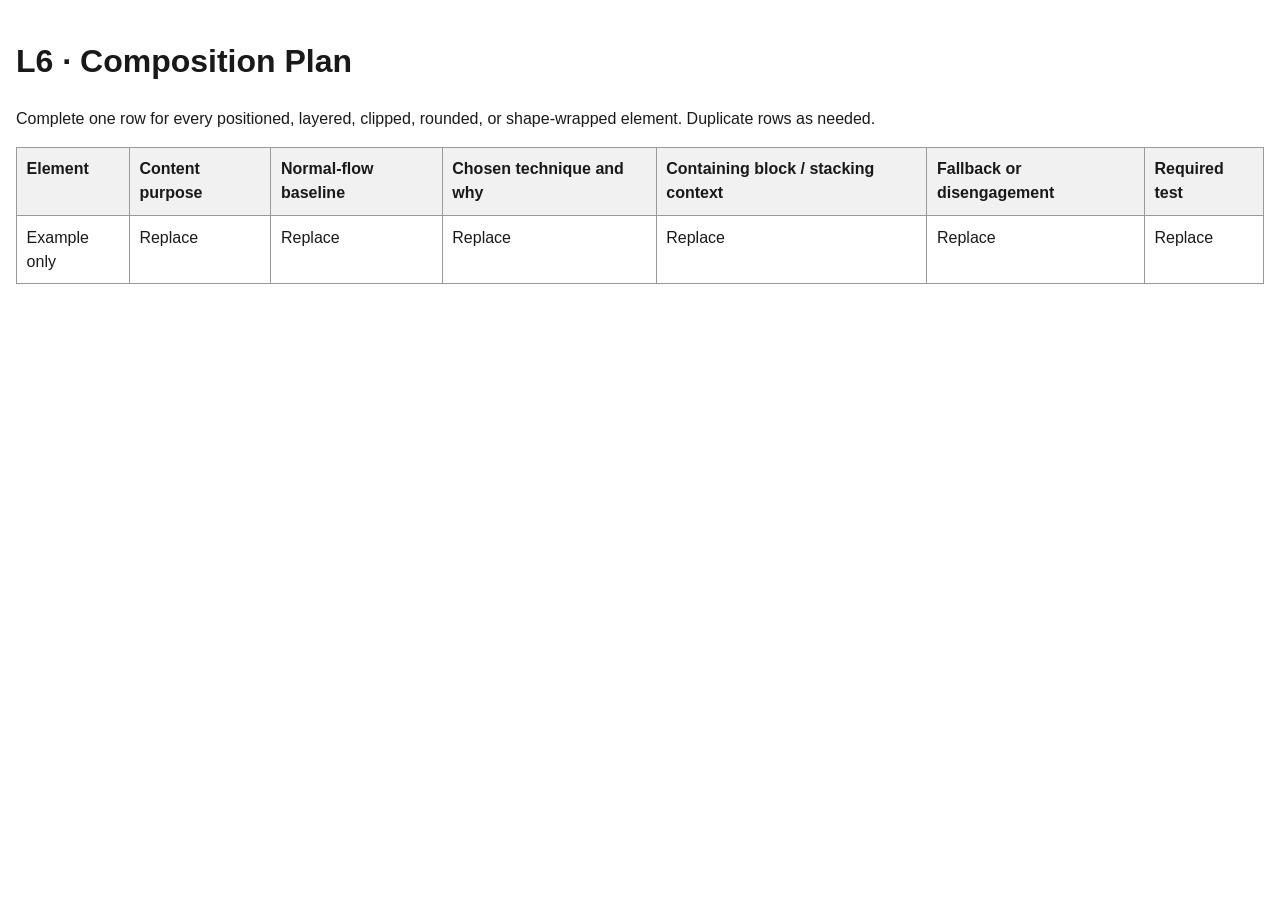
==== composition-plan.html @ 16b0028e "File Organization Adjusted and README updated The main files moved from subfolder to root. README ha" ====
<!doctype html>
<html lang="en">
    <head>
        <meta charset="utf-8">
        <meta name="viewport" content="width=device-width,initial-scale=1">
        <title>Composition Plan</title>
        <style>
            body{
                font-family:Arial,sans-serif;
                line-height:1.5;
                max-width:90rem;
                margin:auto;
                padding:1rem;
                color:#191919;
                }
            table{
                width:100%;
                border-collapse:collapse;
                }
            th,td{
                padding:.6rem;
                border:1px solid #999;
                text-align:left;
                vertical-align:top;
                }
            th{
                background:#f1f1f1;
                }
        </style>
        </head>
        <body>
            <h1>L6 · Composition Plan</h1>
            <p>Complete one row for every positioned, layered, clipped, rounded, or shape-wrapped element. Duplicate rows as needed.</p>
            <table>
                <thead>
                    <tr>
                        <th>Element</th>
                        <th>Content purpose</th>
                        <th>Normal-flow baseline</th>
                        <th>Chosen technique and why</th>
                        <th>Containing block / stacking context</th>
                        <th>Fallback or disengagement</th>
                        <th>Required test</th>
                    </tr>
                </thead>
                <tbody>
                    <tr>
                        <td>Example only</td>
                        <td>Replace</td>
                        <td>Replace</td>
                        <td>Replace</td>
                        <td>Replace</td>
                        <td>Replace</td>
                        <td>Replace</td>
                    </tr>
                </tbody>
            </table>
        </body>
        </html>
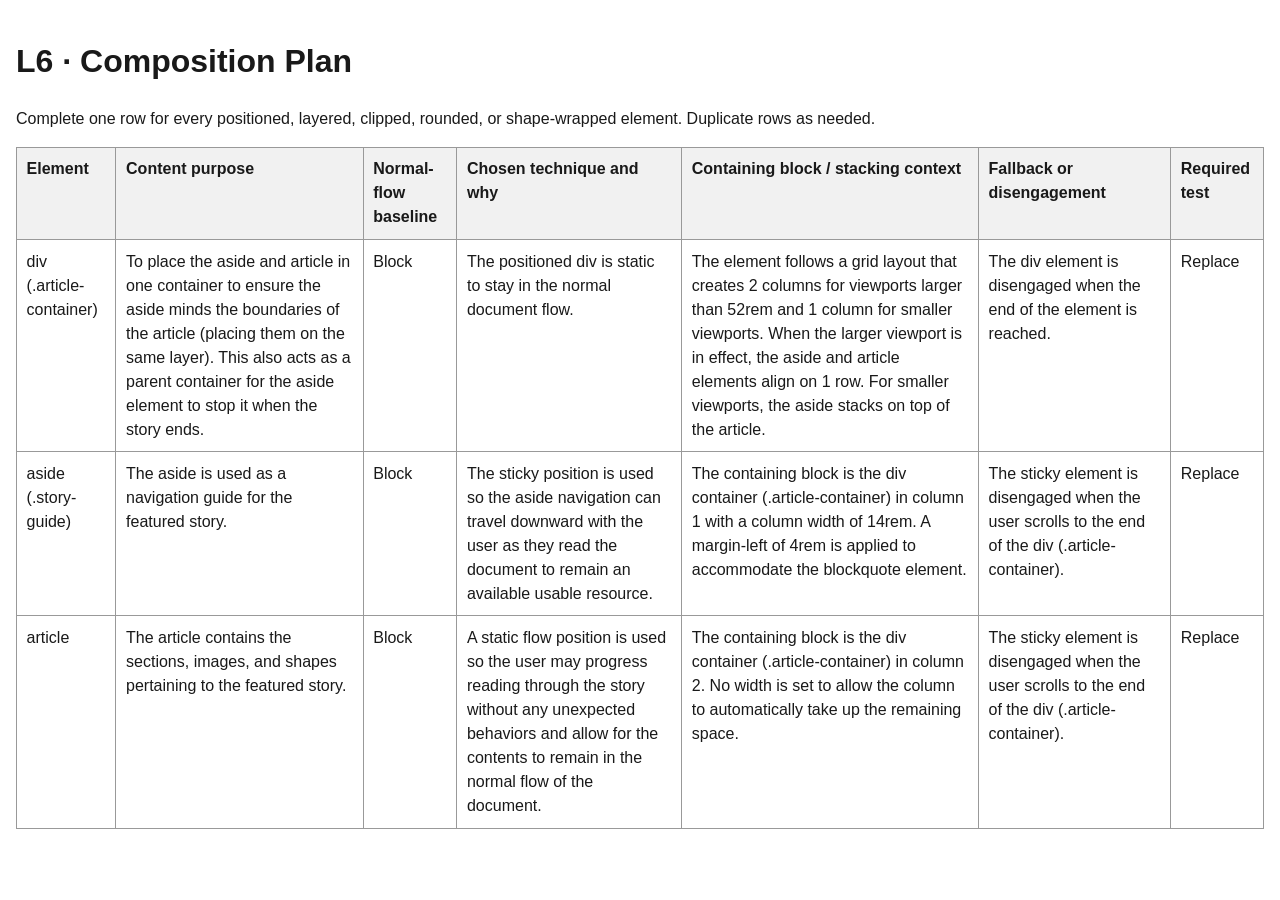
==== commit 097859fd: "Positioned relationships, shapes and fallback, and layer system updated Positioned relationships: - " ====
--- a/composition-plan.html
+++ b/composition-plan.html
@@ -1,59 +1,113 @@
 <!doctype html>
 <html lang="en">
-    <head>
-        <meta charset="utf-8">
-        <meta name="viewport" content="width=device-width,initial-scale=1">
-        <title>Composition Plan</title>
-        <style>
-            body{
-                font-family:Arial,sans-serif;
-                line-height:1.5;
-                max-width:90rem;
-                margin:auto;
-                padding:1rem;
-                color:#191919;
-                }
-            table{
-                width:100%;
-                border-collapse:collapse;
-                }
-            th,td{
-                padding:.6rem;
-                border:1px solid #999;
-                text-align:left;
-                vertical-align:top;
-                }
-            th{
-                background:#f1f1f1;
-                }
-        </style>
-        </head>
-        <body>
-            <h1>L6 · Composition Plan</h1>
-            <p>Complete one row for every positioned, layered, clipped, rounded, or shape-wrapped element. Duplicate rows as needed.</p>
-            <table>
-                <thead>
-                    <tr>
-                        <th>Element</th>
-                        <th>Content purpose</th>
-                        <th>Normal-flow baseline</th>
-                        <th>Chosen technique and why</th>
-                        <th>Containing block / stacking context</th>
-                        <th>Fallback or disengagement</th>
-                        <th>Required test</th>
-                    </tr>
-                </thead>
-                <tbody>
-                    <tr>
-                        <td>Example only</td>
-                        <td>Replace</td>
-                        <td>Replace</td>
-                        <td>Replace</td>
-                        <td>Replace</td>
-                        <td>Replace</td>
-                        <td>Replace</td>
-                    </tr>
-                </tbody>
-            </table>
-        </body>
-        </html>
+
+<head>
+    <meta charset="utf-8" />
+    <meta name="viewport" content="width=device-width,initial-scale=1" />
+    <title>Composition Plan</title>
+    <style>
+        body {
+            font-family: Arial, sans-serif;
+            line-height: 1.5;
+            max-width: 90rem;
+            margin: auto;
+            padding: 1rem;
+            color: #191919;
+        }
+
+        table {
+            width: 100%;
+            border-collapse: collapse;
+        }
+
+        th,
+        td {
+            padding: 0.6rem;
+            border: 1px solid #999;
+            text-align: left;
+            vertical-align: top;
+        }
+
+        th {
+            background: #f1f1f1;
+        }
+    </style>
+</head>
+
+<body>
+    <h1>L6 · Composition Plan</h1>
+    <p>
+        Complete one row for every positioned, layered, clipped, rounded, or
+        shape-wrapped element. Duplicate rows as needed.
+    </p>
+    <table>
+        <thead>
+            <tr>
+                <th>Element</th>
+                <th>Content purpose</th>
+                <th>Normal-flow baseline</th>
+                <th>Chosen technique and why</th>
+                <th>Containing block / stacking context</th>
+                <th>Fallback or disengagement</th>
+                <th>Required test</th>
+            </tr>
+        </thead>
+        <tbody>
+            <tr>
+                <td>div (.article-container)</td>
+                <td>
+                    To place the aside and article in one container to ensure the aside
+                    minds the boundaries of the article (placing them on the same
+                    layer). This also acts as a parent container for the aside element
+                    to stop it when the story ends.
+                </td>
+                <td>Block</td>
+                <td>
+                    The positioned div is static to stay in the normal document flow.
+                </td>
+                <td>The element follows a grid layout that creates 2 columns for viewports larger than 52rem and 1
+                    column for smaller viewports. When the larger viewport is in effect, the aside and article elements
+                    align on 1 row. For smaller viewports, the aside stacks on top of the article.</td>
+                <td>The div element is disengaged when the end of the element is reached.</td>
+                <td>Replace</td>
+            </tr>
+            <tr>
+                <td>aside (.story-guide)</td>
+                <td>
+                    The aside is used as a navigation guide for the featured story.
+                </td>
+                <td>Block</td>
+                <td>
+                    The sticky position is used so the aside navigation can travel
+                    downward with the user as they read the document to remain an
+                    available usable resource.
+                </td>
+                <td>The containing block is the div container (.article-container) in column 1 with a column width
+                    of 14rem. A margin-left of 4rem is applied to accommodate the blockquote element.</td>
+                <td>
+                    The sticky element is disengaged when the user scrolls to the end of
+                    the div (.article-container).
+                </td>
+                <td>Replace</td>
+            </tr>
+            <tr>
+                <td>article</td>
+                <td>
+                    The article contains the sections, images, and shapes pertaining to the featured story. 
+                </td>
+                <td>Block</td>
+                <td>A static flow position is used so the user may progress reading through the story without any unexpected behaviors and allow for the contents to remain in the normal flow of the document.</td>
+                <td>
+                    The containing block is the div container (.article-container) in column 2. No width is set to allow the column to automatically take up the remaining space.
+                </td>
+                <td>
+                    The sticky element is disengaged when the user scrolls to the end of
+                    the div (.article-container).
+                </td>
+                <td>Replace</td>
+            </tr>
+        </tbody>
+    </table>
+</body>
+
+</html>
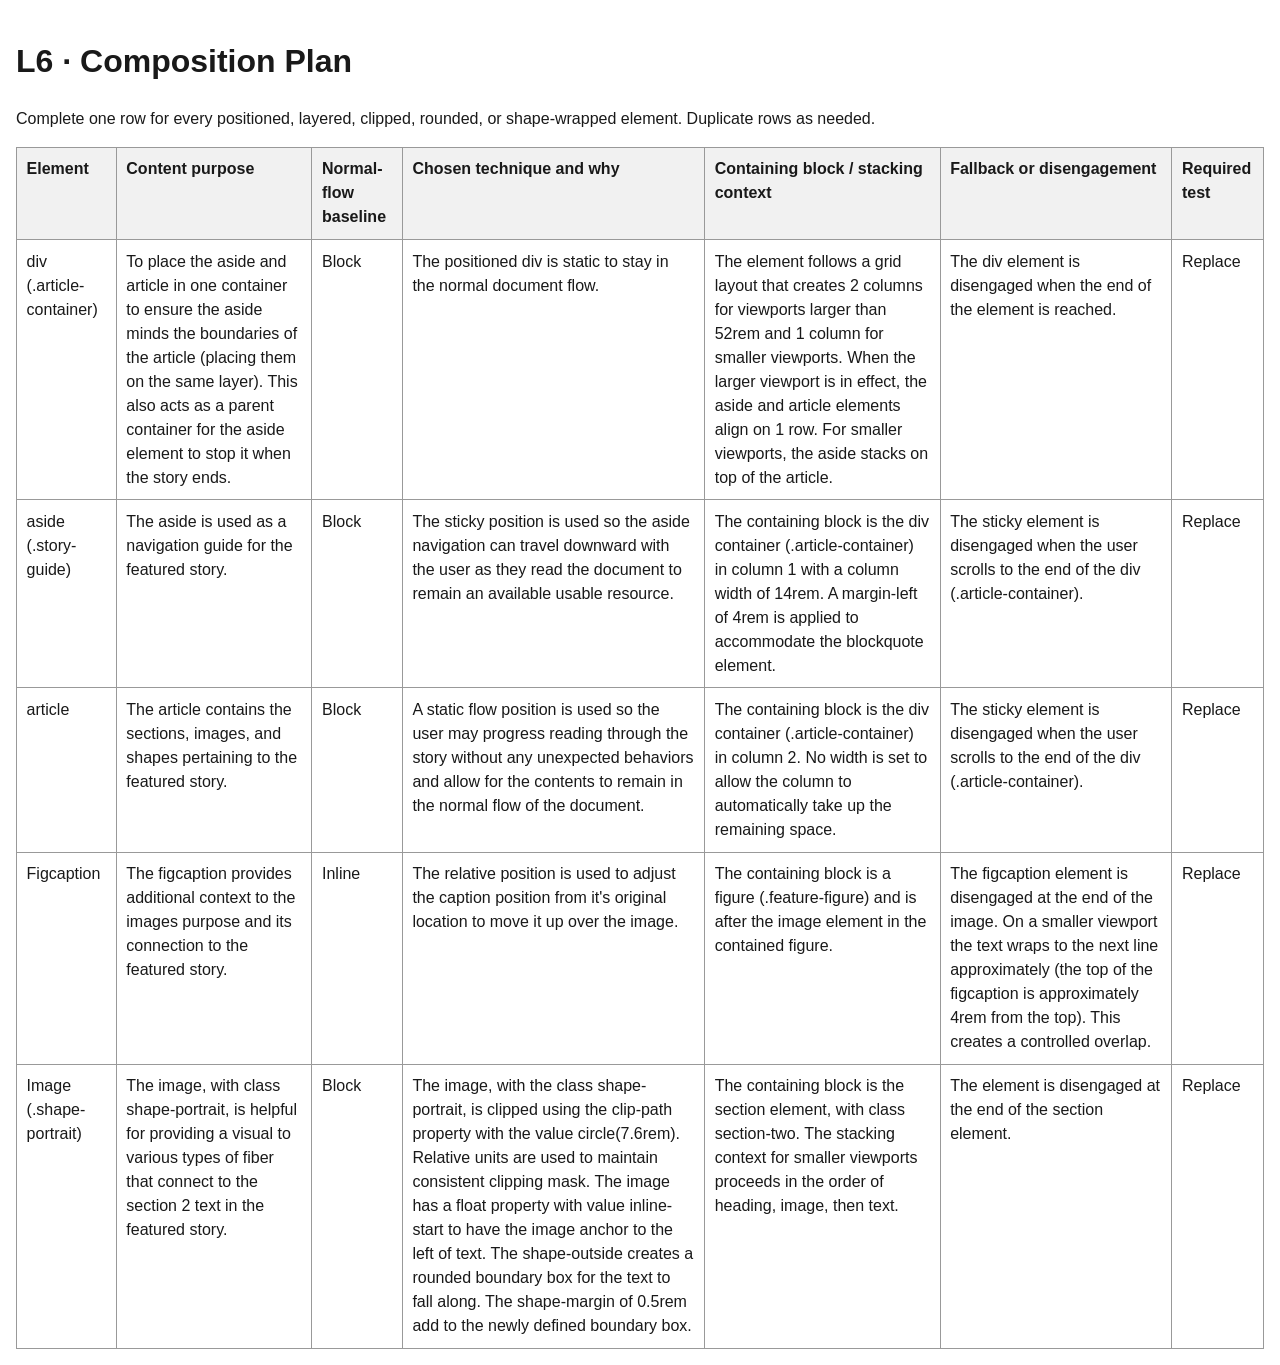
==== commit 07163866: "Composition-plan updated The composition-plan was updated to specify the changed elements to meet as" ====
--- a/composition-plan.html
+++ b/composition-plan.html
@@ -1,113 +1,162 @@
 <!doctype html>
 <html lang="en">
-
-<head>
+  <head>
     <meta charset="utf-8" />
     <meta name="viewport" content="width=device-width,initial-scale=1" />
     <title>Composition Plan</title>
     <style>
-        body {
-            font-family: Arial, sans-serif;
-            line-height: 1.5;
-            max-width: 90rem;
-            margin: auto;
-            padding: 1rem;
-            color: #191919;
-        }
+      body {
+        font-family: Arial, sans-serif;
+        line-height: 1.5;
+        max-width: 90rem;
+        margin: auto;
+        padding: 1rem;
+        color: #191919;
+      }
 
-        table {
-            width: 100%;
-            border-collapse: collapse;
-        }
+      table {
+        width: 100%;
+        border-collapse: collapse;
+      }
 
-        th,
-        td {
-            padding: 0.6rem;
-            border: 1px solid #999;
-            text-align: left;
-            vertical-align: top;
-        }
+      th,
+      td {
+        padding: 0.6rem;
+        border: 1px solid #999;
+        text-align: left;
+        vertical-align: top;
+      }
 
-        th {
-            background: #f1f1f1;
-        }
+      th {
+        background: #f1f1f1;
+      }
     </style>
-</head>
+  </head>
 
-<body>
+  <body>
     <h1>L6 · Composition Plan</h1>
     <p>
-        Complete one row for every positioned, layered, clipped, rounded, or
-        shape-wrapped element. Duplicate rows as needed.
+      Complete one row for every positioned, layered, clipped, rounded, or
+      shape-wrapped element. Duplicate rows as needed.
     </p>
     <table>
-        <thead>
-            <tr>
-                <th>Element</th>
-                <th>Content purpose</th>
-                <th>Normal-flow baseline</th>
-                <th>Chosen technique and why</th>
-                <th>Containing block / stacking context</th>
-                <th>Fallback or disengagement</th>
-                <th>Required test</th>
-            </tr>
-        </thead>
-        <tbody>
-            <tr>
-                <td>div (.article-container)</td>
-                <td>
-                    To place the aside and article in one container to ensure the aside
-                    minds the boundaries of the article (placing them on the same
-                    layer). This also acts as a parent container for the aside element
-                    to stop it when the story ends.
-                </td>
-                <td>Block</td>
-                <td>
-                    The positioned div is static to stay in the normal document flow.
-                </td>
-                <td>The element follows a grid layout that creates 2 columns for viewports larger than 52rem and 1
-                    column for smaller viewports. When the larger viewport is in effect, the aside and article elements
-                    align on 1 row. For smaller viewports, the aside stacks on top of the article.</td>
-                <td>The div element is disengaged when the end of the element is reached.</td>
-                <td>Replace</td>
-            </tr>
-            <tr>
-                <td>aside (.story-guide)</td>
-                <td>
-                    The aside is used as a navigation guide for the featured story.
-                </td>
-                <td>Block</td>
-                <td>
-                    The sticky position is used so the aside navigation can travel
-                    downward with the user as they read the document to remain an
-                    available usable resource.
-                </td>
-                <td>The containing block is the div container (.article-container) in column 1 with a column width
-                    of 14rem. A margin-left of 4rem is applied to accommodate the blockquote element.</td>
-                <td>
-                    The sticky element is disengaged when the user scrolls to the end of
-                    the div (.article-container).
-                </td>
-                <td>Replace</td>
-            </tr>
-            <tr>
-                <td>article</td>
-                <td>
-                    The article contains the sections, images, and shapes pertaining to the featured story. 
-                </td>
-                <td>Block</td>
-                <td>A static flow position is used so the user may progress reading through the story without any unexpected behaviors and allow for the contents to remain in the normal flow of the document.</td>
-                <td>
-                    The containing block is the div container (.article-container) in column 2. No width is set to allow the column to automatically take up the remaining space.
-                </td>
-                <td>
-                    The sticky element is disengaged when the user scrolls to the end of
-                    the div (.article-container).
-                </td>
-                <td>Replace</td>
-            </tr>
-        </tbody>
+      <thead>
+        <tr style="position: sticky; top: 0;">
+          <th>Element</th>
+          <th>Content purpose</th>
+          <th>Normal-flow baseline</th>
+          <th>Chosen technique and why</th>
+          <th>Containing block / stacking context</th>
+          <th>Fallback or disengagement</th>
+          <th>Required test</th>
+        </tr>
+      </thead>
+      <tbody>
+        <tr>
+          <td>div (.article-container)</td>
+          <td>
+            To place the aside and article in one container to ensure the aside
+            minds the boundaries of the article (placing them on the same
+            layer). This also acts as a parent container for the aside element
+            to stop it when the story ends.
+          </td>
+          <td>Block</td>
+          <td>
+            The positioned div is static to stay in the normal document flow.
+          </td>
+          <td>
+            The element follows a grid layout that creates 2 columns for
+            viewports larger than 52rem and 1 column for smaller viewports. When
+            the larger viewport is in effect, the aside and article elements
+            align on 1 row. For smaller viewports, the aside stacks on top of
+            the article.
+          </td>
+          <td>
+            The div element is disengaged when the end of the element is
+            reached.
+          </td>
+          <td>Replace</td>
+        </tr>
+        <tr>
+          <td>aside (.story-guide)</td>
+          <td>
+            The aside is used as a navigation guide for the featured story.
+          </td>
+          <td>Block</td>
+          <td>
+            The sticky position is used so the aside navigation can travel
+            downward with the user as they read the document to remain an
+            available usable resource.
+          </td>
+          <td>
+            The containing block is the div container (.article-container) in
+            column 1 with a column width of 14rem. A margin-left of 4rem is
+            applied to accommodate the blockquote element.
+          </td>
+          <td>
+            The sticky element is disengaged when the user scrolls to the end of
+            the div (.article-container).
+          </td>
+          <td>Replace</td>
+        </tr>
+        <tr>
+          <td>article</td>
+          <td>
+            The article contains the sections, images, and shapes pertaining to
+            the featured story.
+          </td>
+          <td>Block</td>
+          <td>
+            A static flow position is used so the user may progress reading
+            through the story without any unexpected behaviors and allow for the
+            contents to remain in the normal flow of the document.
+          </td>
+          <td>
+            The containing block is the div container (.article-container) in
+            column 2. No width is set to allow the column to automatically take
+            up the remaining space.
+          </td>
+          <td>
+            The sticky element is disengaged when the user scrolls to the end of
+            the div (.article-container).
+          </td>
+          <td>Replace</td>
+        </tr>
+        <tr>
+          <td>Figcaption</td>
+          <td>
+            The figcaption provides additional context to the images purpose and its connection to the featured story.
+          </td>
+          <td>Inline</td>
+          <td>
+            The relative position is used to adjust the caption position from it's original location to move it up over the image. 
+          </td>
+          <td>
+            The containing block is a figure (.feature-figure) and is after the image element in the contained figure.
+          </td>
+          <td>
+            The figcaption element is disengaged at the end of the image. On a smaller viewport the text wraps to the next line approximately (the top of the figcaption is approximately 4rem from the top). This creates a controlled overlap.
+          </td>
+          <td>Replace</td>
+        </tr>
+        <tr>
+          <td>Image (.shape-portrait)</td>
+          <td>
+            The image, with class shape-portrait, is helpful for providing a visual to various types of fiber that connect to the section 2 text in the featured story.
+          </td>
+          <td>Block</td>
+          <td>
+            The image, with the class shape-portrait, is clipped using the clip-path property with the value circle(7.6rem). Relative units are used to maintain consistent clipping mask. The image has a float property with value inline-start to have the image anchor to the left of text. The shape-outside creates a rounded boundary box for the text to fall along. The shape-margin of 0.5rem add to the newly defined boundary box.
+          </td>
+          <td>
+            The containing block is the section element, with class section-two. The stacking context for smaller viewports proceeds in the order of heading, image, then text.
+          </td>
+          <td>
+            The element is disengaged at the end of the section element. 
+          </td>
+          <td>Replace</td>
+        </tr>
+      </tbody>
     </table>
-</body>
-
-</html>+  </body>
+</html>
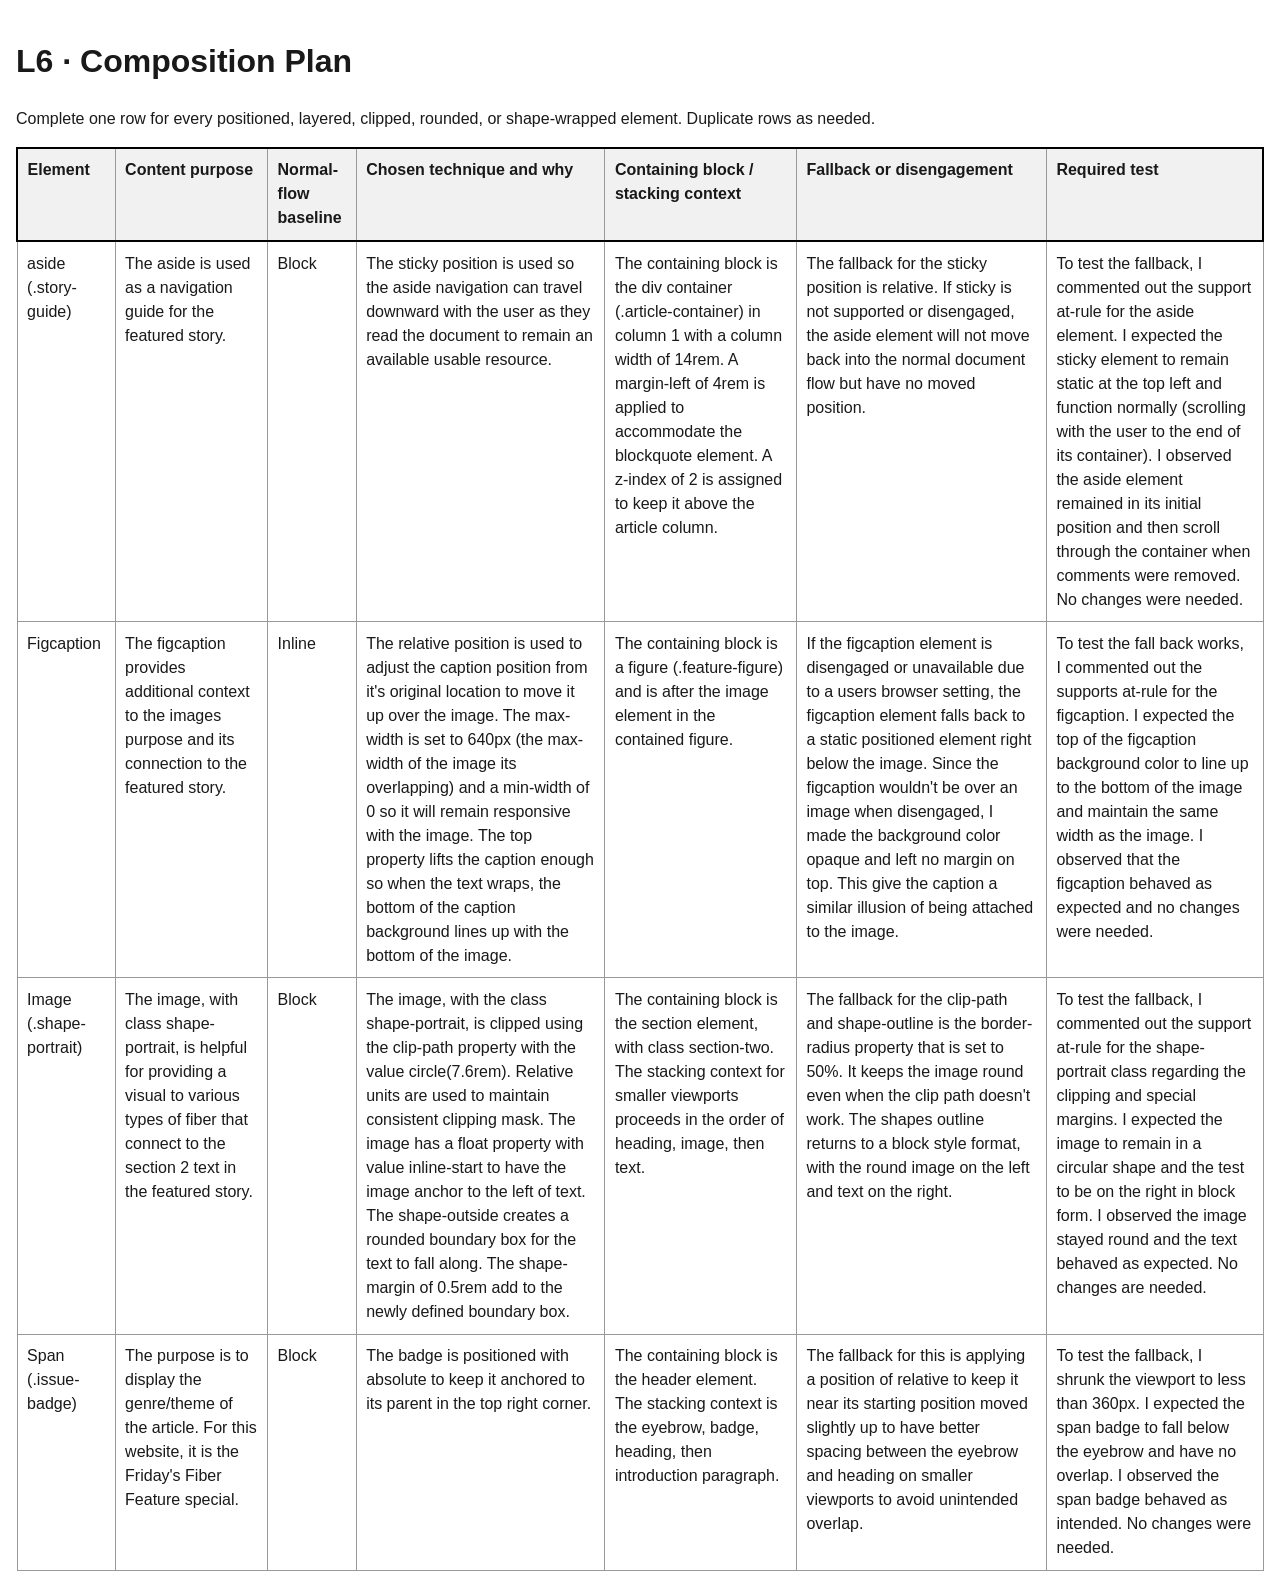
==== commit 3a23df67: "Testing and Composition-Plan Complete Testing was recorded and documented in the documentation eleme" ====
--- a/composition-plan.html
+++ b/composition-plan.html
@@ -41,7 +41,7 @@
     </p>
     <table>
       <thead>
-        <tr style="position: sticky; top: 0;">
+        <tr style="position: sticky; top: 0; border: 2px solid black;">
           <th>Element</th>
           <th>Content purpose</th>
           <th>Normal-flow baseline</th>
@@ -52,31 +52,6 @@
         </tr>
       </thead>
       <tbody>
-        <tr>
-          <td>div (.article-container)</td>
-          <td>
-            To place the aside and article in one container to ensure the aside
-            minds the boundaries of the article (placing them on the same
-            layer). This also acts as a parent container for the aside element
-            to stop it when the story ends.
-          </td>
-          <td>Block</td>
-          <td>
-            The positioned div is static to stay in the normal document flow.
-          </td>
-          <td>
-            The element follows a grid layout that creates 2 columns for
-            viewports larger than 52rem and 1 column for smaller viewports. When
-            the larger viewport is in effect, the aside and article elements
-            align on 1 row. For smaller viewports, the aside stacks on top of
-            the article.
-          </td>
-          <td>
-            The div element is disengaged when the end of the element is
-            reached.
-          </td>
-          <td>Replace</td>
-        </tr>
         <tr>
           <td>aside (.story-guide)</td>
           <td>
@@ -91,70 +66,124 @@
           <td>
             The containing block is the div container (.article-container) in
             column 1 with a column width of 14rem. A margin-left of 4rem is
-            applied to accommodate the blockquote element.
+            applied to accommodate the blockquote element. A z-index of 2 is
+            assigned to keep it above the article column.
           </td>
           <td>
-            The sticky element is disengaged when the user scrolls to the end of
-            the div (.article-container).
+            The fallback for the sticky position is relative. If sticky is not
+            supported or disengaged, the aside element will not move back into
+            the normal document flow but have no moved position.
           </td>
-          <td>Replace</td>
+          <td>
+            To test the fallback, I commented out the support at-rule for the
+            aside element. I expected the sticky element to remain static at the
+            top left and function normally (scrolling with the user to the end
+            of its container). I observed the aside element remained in its
+            initial position and then scroll through the container when comments
+            were removed. No changes were needed.
+          </td>
         </tr>
+
         <tr>
-          <td>article</td>
+          <td>Figcaption</td>
           <td>
-            The article contains the sections, images, and shapes pertaining to
-            the featured story.
+            The figcaption provides additional context to the images purpose and
+            its connection to the featured story.
+          </td>
+          <td>Inline</td>
+          <td>
+            The relative position is used to adjust the caption position from
+            it's original location to move it up over the image. The max-width
+            is set to 640px (the max-width of the image its overlapping) and a
+            min-width of 0 so it will remain responsive with the image. The top
+            property lifts the caption enough so when the text wraps, the bottom
+            of the caption background lines up with the bottom of the image.
+          </td>
+          <td>
+            The containing block is a figure (.feature-figure) and is after the
+            image element in the contained figure.
+          </td>
+          <td>
+            If the figcaption element is disengaged or unavailable due to a
+            users browser setting, the figcaption element falls back to a static
+            positioned element right below the image. Since the figcaption
+            wouldn't be over an image when disengaged, I made the background
+            color opaque and left no margin on top. This give the caption a
+            similar illusion of being attached to the image.
+          </td>
+          <td>
+            To test the fall back works, I commented out the supports at-rule
+            for the figcaption. I expected the top of the figcaption background
+            color to line up to the bottom of the image and maintain the same
+            width as the image. I observed that the figcaption behaved as
+            expected and no changes were needed.
+          </td>
+        </tr>
+
+        <tr>
+          <td>Image (.shape-portrait)</td>
+          <td>
+            The image, with class shape-portrait, is helpful for providing a
+            visual to various types of fiber that connect to the section 2 text
+            in the featured story.
           </td>
           <td>Block</td>
           <td>
-            A static flow position is used so the user may progress reading
-            through the story without any unexpected behaviors and allow for the
-            contents to remain in the normal flow of the document.
+            The image, with the class shape-portrait, is clipped using the
+            clip-path property with the value circle(7.6rem). Relative units are
+            used to maintain consistent clipping mask. The image has a float
+            property with value inline-start to have the image anchor to the
+            left of text. The shape-outside creates a rounded boundary box for
+            the text to fall along. The shape-margin of 0.5rem add to the newly
+            defined boundary box.
           </td>
           <td>
-            The containing block is the div container (.article-container) in
-            column 2. No width is set to allow the column to automatically take
-            up the remaining space.
+            The containing block is the section element, with class section-two.
+            The stacking context for smaller viewports proceeds in the order of
+            heading, image, then text.
           </td>
           <td>
-            The sticky element is disengaged when the user scrolls to the end of
-            the div (.article-container).
+            The fallback for the clip-path and shape-outline is the
+            border-radius property that is set to 50%. It keeps the image round
+            even when the clip path doesn't work. The shapes outline returns to
+            a block style format, with the round image on the left and text on
+            the right.
           </td>
-          <td>Replace</td>
+          <td>
+            To test the fallback, I commented out the support at-rule for the
+            shape-portrait class regarding the clipping and special margins. I
+            expected the image to remain in a circular shape and the test to be
+            on the right in block form. I observed the image stayed round and
+            the text behaved as expected. No changes are needed.
+          </td>
         </tr>
         <tr>
-          <td>Figcaption</td>
+          <td>Span (.issue-badge)</td>
           <td>
-            The figcaption provides additional context to the images purpose and its connection to the featured story.
-          </td>
-          <td>Inline</td>
-          <td>
-            The relative position is used to adjust the caption position from it's original location to move it up over the image. 
-          </td>
-          <td>
-            The containing block is a figure (.feature-figure) and is after the image element in the contained figure.
-          </td>
-          <td>
-            The figcaption element is disengaged at the end of the image. On a smaller viewport the text wraps to the next line approximately (the top of the figcaption is approximately 4rem from the top). This creates a controlled overlap.
-          </td>
-          <td>Replace</td>
-        </tr>
-        <tr>
-          <td>Image (.shape-portrait)</td>
-          <td>
-            The image, with class shape-portrait, is helpful for providing a visual to various types of fiber that connect to the section 2 text in the featured story.
+            The purpose is to display the genre/theme of the article. For this
+            website, it is the Friday's Fiber Feature special.
           </td>
           <td>Block</td>
           <td>
-            The image, with the class shape-portrait, is clipped using the clip-path property with the value circle(7.6rem). Relative units are used to maintain consistent clipping mask. The image has a float property with value inline-start to have the image anchor to the left of text. The shape-outside creates a rounded boundary box for the text to fall along. The shape-margin of 0.5rem add to the newly defined boundary box.
+            The badge is positioned with absolute to keep it anchored to its
+            parent in the top right corner.
           </td>
           <td>
-            The containing block is the section element, with class section-two. The stacking context for smaller viewports proceeds in the order of heading, image, then text.
+            The containing block is the header element. The stacking context is
+            the eyebrow, badge, heading, then introduction paragraph.
           </td>
           <td>
-            The element is disengaged at the end of the section element. 
+            The fallback for this is applying a position of relative to keep it
+            near its starting position moved slightly up to have better spacing
+            between the eyebrow and heading on smaller viewports to avoid
+            unintended overlap.
           </td>
-          <td>Replace</td>
+          <td>
+            To test the fallback, I shrunk the viewport to less than 360px. I
+            expected the span badge to fall below the eyebrow and have no
+            overlap. I observed the span badge behaved as intended. No changes
+            were needed.
+          </td>
         </tr>
       </tbody>
     </table>
